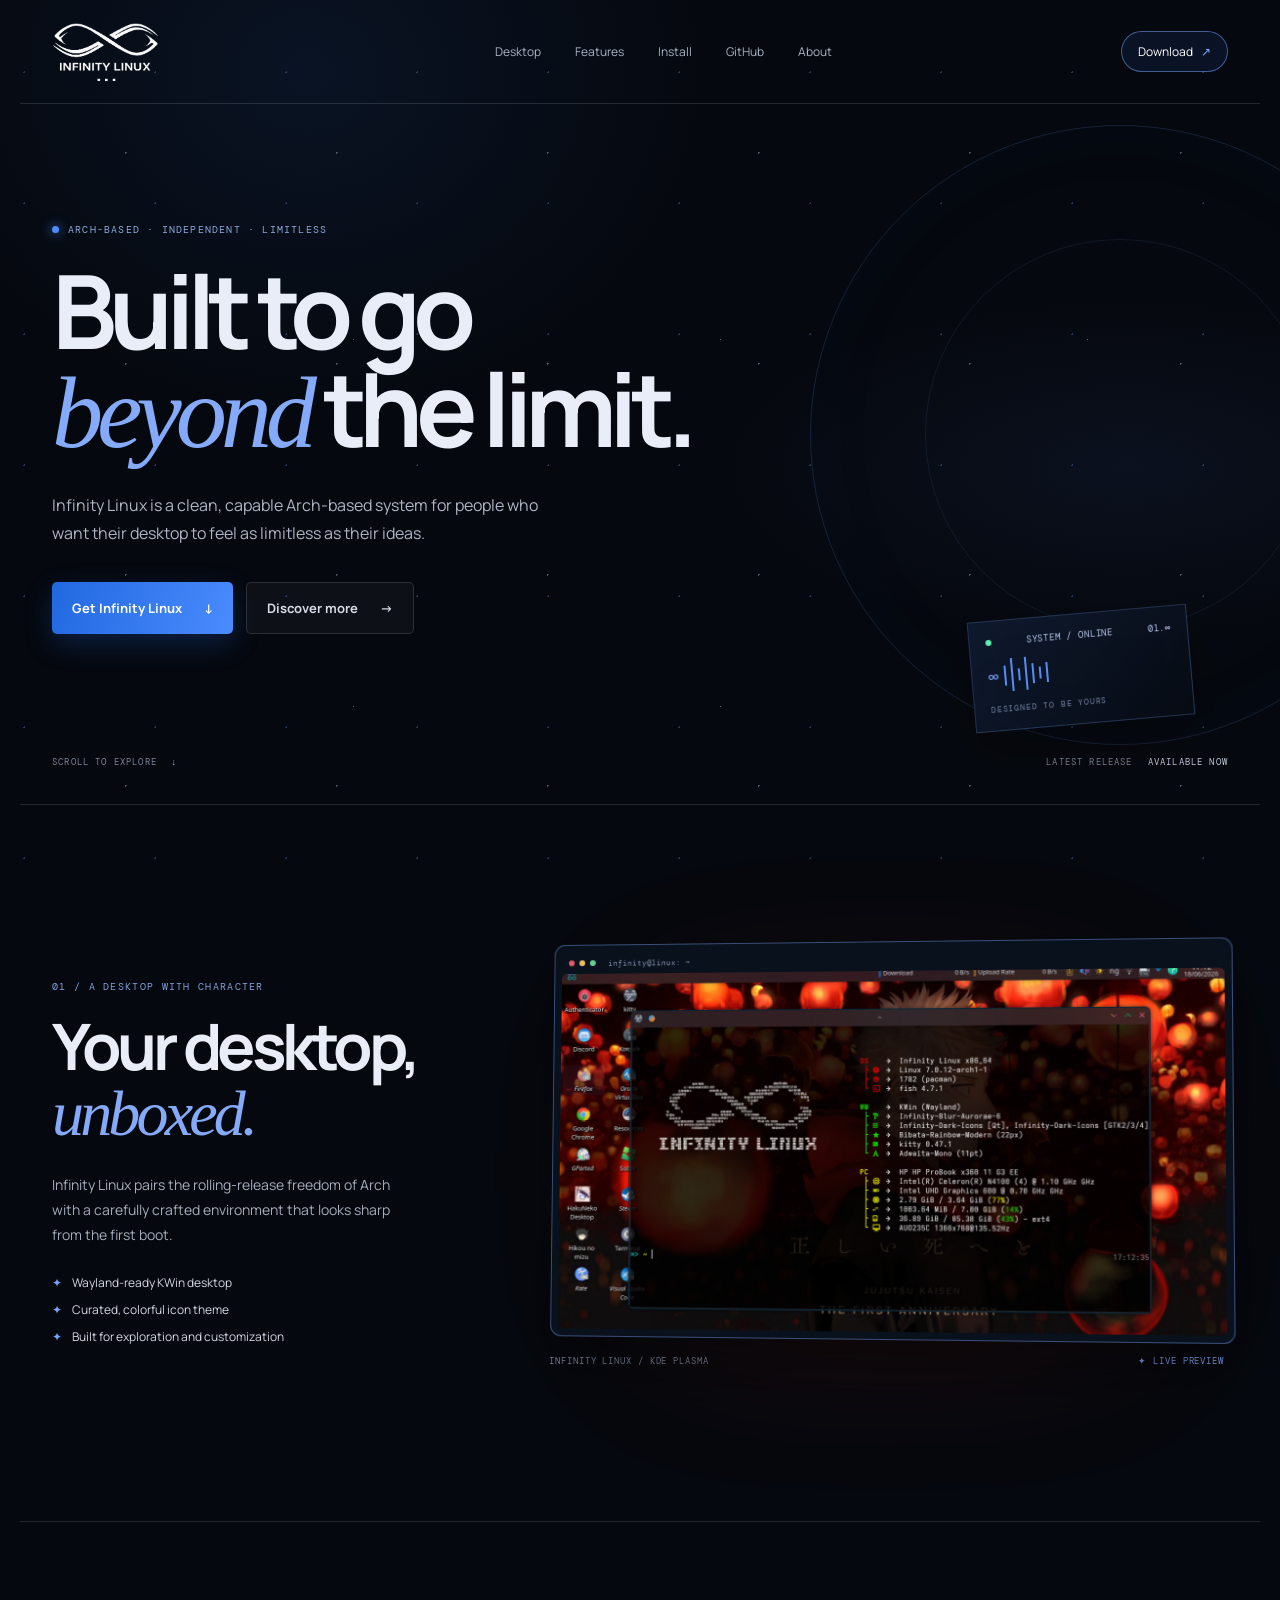
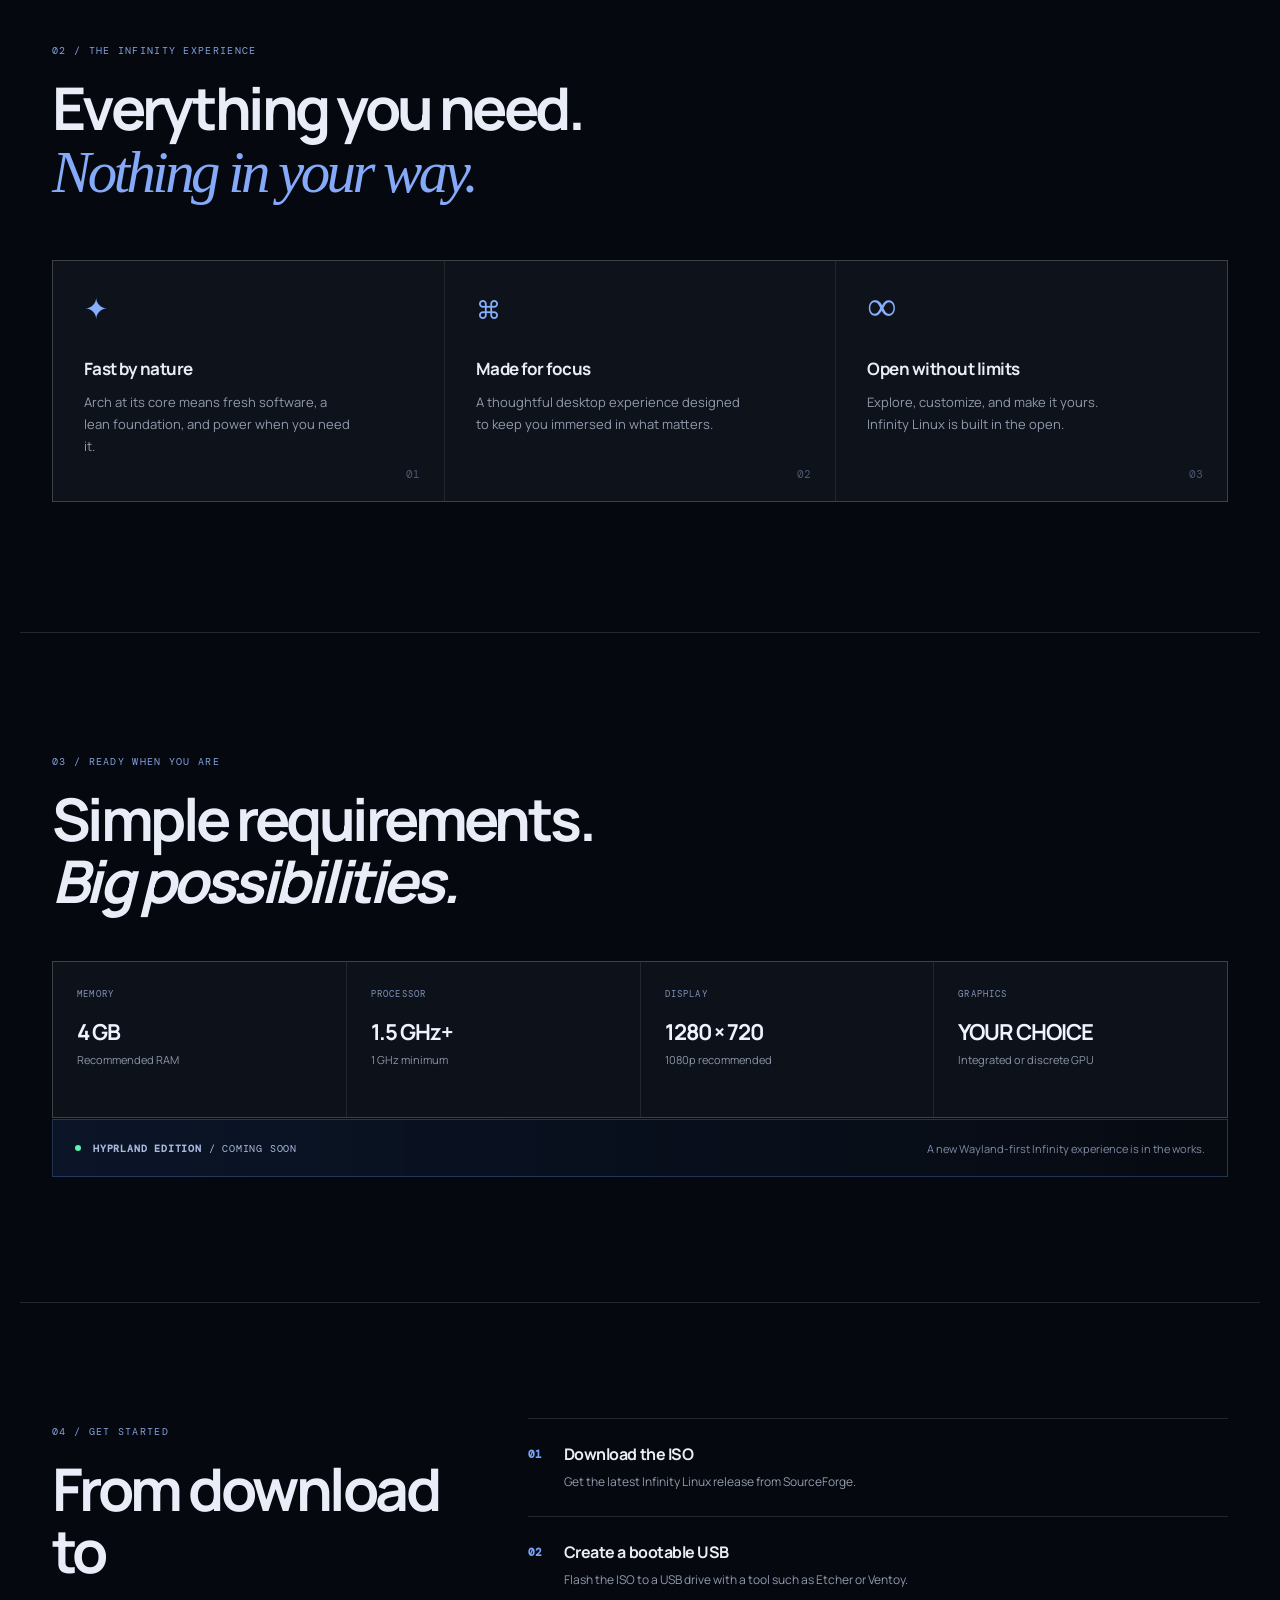
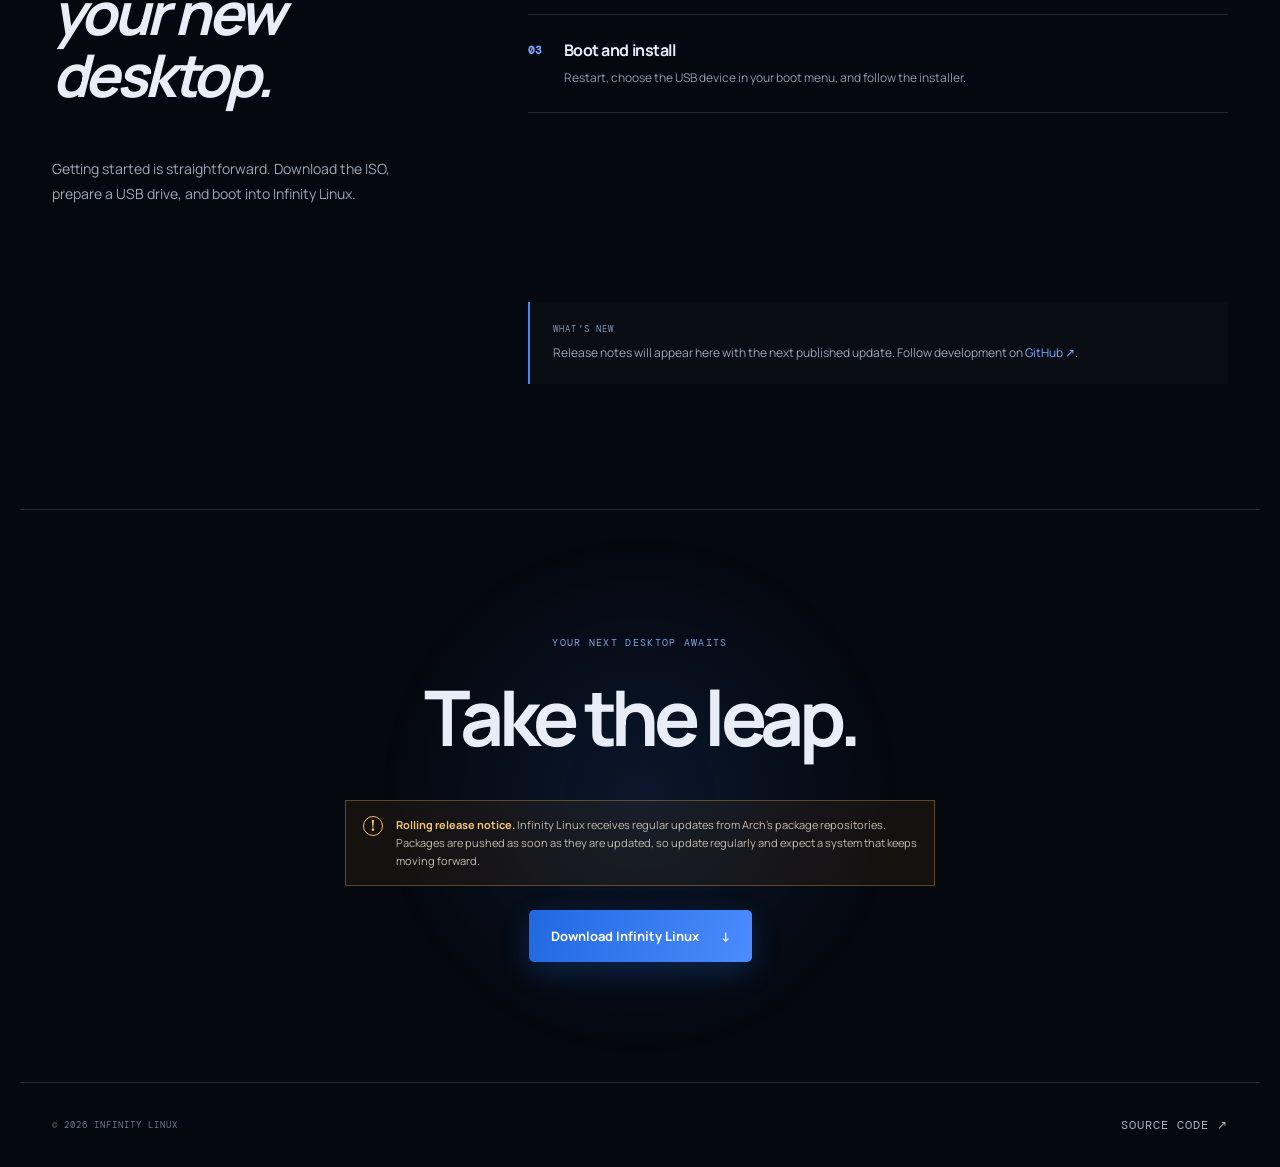
==== index.html @ 94452309 "Stage website" ====
<!doctype html>
<html lang="en">
  <head>
    <meta charset="UTF-8" />
    <meta name="viewport" content="width=device-width, initial-scale=1.0" />
    <meta name="theme-color" content="#05080e" />
    <meta name="description" content="Infinity Linux — a beautifully focused Arch-based operating system." />
    <title>Infinity Linux — Beyond the limit</title>
    <link rel="preconnect" href="https://fonts.googleapis.com" />
    <link rel="preconnect" href="https://fonts.gstatic.com" crossorigin />
    <link href="https://fonts.googleapis.com/css2?family=DM+Mono:wght@400;500&family=Manrope:wght@400;500;600;700;800&display=swap" rel="stylesheet" />
    <link rel="stylesheet" href="styles.css" />
  </head>
  <body>
    <main>
      <nav class="nav shell" aria-label="Main navigation">
        <a class="brand" href="#top" aria-label="Infinity Linux home">
          <img src="infinity.png" alt="Infinity Linux" />
        </a>
        <div class="nav-links">
          <a href="#desktop">Desktop</a>
          <a href="#features">Features</a>
          <a href="#install">Install</a>
          <a href="https://github.com/EvansOgala/infinity-linux" target="_blank" rel="noreferrer">GitHub</a>
          <a href="https://sourceforge.net/projects/infinity-linux/" target="_blank" rel="noreferrer">About</a>
        </div>
        <a class="download-small" href="https://sourceforge.net/projects/infinity-linux/files/latest/download">Download <span>↗</span></a>
      </nav>

      <section class="hero shell" id="top">
        <div class="orbit orbit-one"></div><div class="orbit orbit-two"></div>
        <div class="eyebrow"><span></span> ARCH-BASED · INDEPENDENT · LIMITLESS</div>
        <h1>Built to go<br /><em>beyond</em> the limit.</h1>
        <p class="lede">Infinity Linux is a clean, capable Arch-based system for people who want their desktop to feel as limitless as their ideas.</p>
        <div class="actions">
          <a class="button primary" href="https://sourceforge.net/projects/infinity-linux/files/latest/download">Get Infinity Linux <span>↓</span></a>
          <a class="button secondary" href="#features">Discover more <span>→</span></a>
        </div>
        <div class="hero-bottom">
          <span>SCROLL TO EXPLORE <b>↓</b></span>
          <span class="release">LATEST RELEASE <b>AVAILABLE NOW</b></span>
        </div>
        <div class="signal-card" aria-label="Infinity Linux system status">
          <div class="signal-top"><span class="pulse"></span><span>SYSTEM / ONLINE</span><span>01.∞</span></div>
          <div class="signal-line"><span>∞</span><i></i><i></i><i></i><i></i><i></i><i></i><i></i></div>
          <small>DESIGNED TO BE YOURS</small>
        </div>
      </section>

      <section class="desktop shell" id="desktop">
        <div class="desktop-copy">
          <span class="kicker">01 / A DESKTOP WITH CHARACTER</span>
          <h2>Your desktop,<br /><em>unboxed.</em></h2>
          <p>Infinity Linux pairs the rolling-release freedom of Arch with a carefully crafted environment that looks sharp from the first boot.</p>
          <ul class="checks"><li>Wayland-ready KWin desktop</li><li>Curated, colorful icon theme</li><li>Built for exploration and customization</li></ul>
        </div>
        <div class="screen-wrap">
          <div class="screen-glow"></div>
          <div class="screen"><div class="screen-bar"><span></span><span></span><span></span><b>infinity@linux: ~</b></div><img src="infinity-desktop-preview.png" alt="Infinity Linux desktop with terminal open" /></div>
          <div class="screen-caption"><span>INFINITY LINUX / KDE PLASMA</span><span>✦ LIVE PREVIEW</span></div>
        </div>
      </section>

      <section class="features shell" id="features">
        <div class="section-intro"><span>02 / THE INFINITY EXPERIENCE</span><h2>Everything you need.<br /><em>Nothing in your way.</em></h2></div>
        <div class="cards">
          <article><div class="icon speed">✦</div><h3>Fast by nature</h3><p>Arch at its core means fresh software, a lean foundation, and power when you need it.</p><span class="card-number">01</span></article>
          <article><div class="icon focus">⌘</div><h3>Made for focus</h3><p>A thoughtful desktop experience designed to keep you immersed in what matters.</p><span class="card-number">02</span></article>
          <article><div class="icon open">∞</div><h3>Open without limits</h3><p>Explore, customize, and make it yours. Infinity Linux is built in the open.</p><span class="card-number">03</span></article>
        </div>
      </section>

      <section class="specs shell" id="specs">
        <div class="specs-heading"><span class="kicker">03 / READY WHEN YOU ARE</span><h2>Simple requirements.<br /><em>Big possibilities.</em></h2></div>
        <div class="spec-grid">
          <article><span>MEMORY</span><strong>4 GB</strong><p>Recommended RAM</p></article>
          <article><span>PROCESSOR</span><strong>1.5 GHz+</strong><p>1 GHz minimum</p></article>
          <article><span>DISPLAY</span><strong>1280 × 720</strong><p>1080p recommended</p></article>
          <article><span>GRAPHICS</span><strong>YOUR CHOICE</strong><p>Integrated or discrete GPU</p></article>
        </div>
        <div class="coming"><span class="pulse"></span><span><b>HYPRLAND EDITION</b> / COMING SOON</span><p>A new Wayland-first Infinity experience is in the works.</p></div>
      </section>

      <section class="install shell" id="install">
        <div class="install-heading"><span class="kicker">04 / GET STARTED</span><h2>From download to<br /><em>your new desktop.</em></h2><p>Getting started is straightforward. Download the ISO, prepare a USB drive, and boot into Infinity Linux.</p></div>
        <ol class="steps">
          <li><b>01</b><div><h3>Download the ISO</h3><p>Get the latest Infinity Linux release from SourceForge.</p></div></li>
          <li><b>02</b><div><h3>Create a bootable USB</h3><p>Flash the ISO to a USB drive with a tool such as Etcher or Ventoy.</p></div></li>
          <li><b>03</b><div><h3>Boot and install</h3><p>Restart, choose the USB device in your boot menu, and follow the installer.</p></div></li>
        </ol>
        <div class="release-note"><span>WHAT’S NEW</span><p>Release notes will appear here with the next published update. Follow development on <a href="https://github.com/EvansOgala/infinity-linux" target="_blank" rel="noreferrer">GitHub ↗</a>.</p></div>
      </section>

      <section class="cta shell">
        <p>YOUR NEXT DESKTOP AWAITS</p><h2>Take the leap.</h2>
        <div class="rolling-warning"><span>!</span><p><b>Rolling release notice.</b> Infinity Linux receives regular updates from Arch’s package repositories. Packages are pushed as soon as they are updated, so update regularly and expect a system that keeps moving forward.</p></div>
        <a class="button primary" href="https://sourceforge.net/projects/infinity-linux/files/latest/download">Download Infinity Linux <span>↓</span></a>
      </section>
    </main>
    <footer class="shell"><span>© 2026 INFINITY LINUX</span><a href="https://github.com/EvansOgala/infinity-linux" target="_blank" rel="noreferrer">SOURCE CODE ↗</a></footer>
  </body>
</html>
---- styles.css ----
:root{--ink:#e9edf8;--muted:#9098ab;--blue:#377ef6;--line:rgba(255,255,255,.12);--serif:Georgia,"Times New Roman",serif}
*{box-sizing:border-box}
html{scroll-behavior:smooth}
body{margin:0;background:#05080e;color:var(--ink);font-family:Manrope,Arial,sans-serif;overflow-x:hidden}
body:before{content:"";position:fixed;inset:0;z-index:-2;background:radial-gradient(ellipse at 24% 8%,rgba(27,65,123,.2),transparent 30%),radial-gradient(ellipse at 88% 52%,rgba(42,63,116,.16),transparent 26%),#05080e}
body:after{content:"";position:fixed;inset:0;z-index:-1;opacity:.38;background-image:radial-gradient(#b9c9ef 1px,transparent 1px),radial-gradient(#5b83c6 1px,transparent 1px),radial-gradient(#dfeaff .8px,transparent .8px);background-size:211px 211px,131px 131px,367px 367px;background-position:20px 47px,90px 7px,170px 156px;pointer-events:none;animation:drift 32s linear infinite}
.shell{max-width:1240px;margin:auto;padding-left:32px;padding-right:32px}
.nav{height:104px;display:flex;align-items:center;justify-content:space-between;border-bottom:1px solid var(--line);position:relative;z-index:2}
.brand{display:flex;align-items:center;text-decoration:none;width:154px}
.brand img{width:154px;height:58px;object-fit:contain;object-position:left center;mix-blend-mode:screen}
.nav-links{display:flex;gap:34px}
.nav-links a,footer a{color:#abb3c5;font-size:12px;text-decoration:none;transition:color .2s}
.nav-links a:hover,footer a:hover{color:#fff}
.download-small{font-size:12px;color:#fff;text-decoration:none;border:1px solid rgba(115,155,237,.55);border-radius:24px;padding:11px 16px;background:rgba(52,102,199,.13);transition:.25s}
.download-small:hover{background:#286bd9;box-shadow:0 0 25px rgba(55,126,246,.3)}
.download-small span{color:#7aa8ff;margin-left:6px}
.hero{min-height:700px;padding-top:119px;position:relative}
.eyebrow{font-family:"DM Mono",monospace;color:#8da9dc;letter-spacing:.12em;font-size:10px;display:flex;align-items:center;gap:9px}
.eyebrow span{display:inline-block;height:7px;width:7px;border-radius:50%;background:#4f8dff;box-shadow:0 0 12px #4f8dff}
.hero h1{font-size:clamp(60px,8vw,112px);line-height:.96;letter-spacing:-.075em;margin:25px 0 28px;font-weight:700;max-width:900px;animation:rise .9s both}
.hero h1 em,.section-intro em,.desktop h2 em{font-family:var(--serif);font-weight:400;color:#86aafa;letter-spacing:-.06em}
.lede{max-width:490px;color:#aeb5c5;font-size:16px;line-height:1.75;margin:0;animation:rise .9s .12s both}
.actions{display:flex;gap:13px;margin-top:35px;animation:rise .9s .24s both}
.button{display:inline-flex;align-items:center;justify-content:center;gap:22px;border-radius:5px;padding:16px 20px;font-size:13px;font-weight:700;text-decoration:none;transition:transform .2s,background .2s,box-shadow .2s}
.button:hover{transform:translateY(-3px)}
.primary{color:white;background:linear-gradient(110deg,#2168df,#4b8cff);box-shadow:0 10px 29px rgba(38,111,241,.23)}
.primary:hover{background:linear-gradient(110deg,#3178ef,#65a0ff);box-shadow:0 13px 35px rgba(38,111,241,.4)}
.secondary{color:#d7dbe5;background:rgba(255,255,255,.035);border:1px solid var(--line)}
.hero-bottom{position:absolute;bottom:36px;left:32px;right:32px;display:flex;justify-content:space-between;color:#7b8497;font-family:"DM Mono",monospace;font-size:9px;letter-spacing:.13em}
.hero-bottom b{color:#89adff;margin-left:8px}
.release b{color:#c2cadc;font-weight:400;margin-left:9px}
.orbit{position:absolute;border-radius:50%;border:1px solid rgba(103,148,232,.18);pointer-events:none}
.orbit-one{width:620px;height:620px;right:-170px;top:21px;box-shadow:inset 0 0 80px rgba(47,100,198,.04);animation:spin 42s linear infinite}
.orbit-two{width:390px;height:390px;right:-55px;top:135px;border-color:rgba(120,161,235,.11);animation:spin 30s linear infinite reverse}
.signal-card{position:absolute;right:69px;bottom:80px;width:220px;padding:15px 16px;border:1px solid rgba(119,160,238,.24);background:linear-gradient(135deg,rgba(24,44,82,.45),rgba(6,11,20,.73));backdrop-filter:blur(13px);font-family:"DM Mono",monospace;font-size:9px;letter-spacing:.09em;transform:rotate(-5deg);box-shadow:0 20px 55px rgba(0,0,0,.32);animation:float 5s ease-in-out infinite}
.signal-top{display:flex;align-items:center;justify-content:space-between;color:#b6c5e8}
.pulse{width:6px;height:6px;border-radius:50%;background:#5df3b0;box-shadow:0 0 0 0 rgba(93,243,176,.6);animation:pulse 2s infinite}
.signal-line{height:55px;display:flex;align-items:center;gap:5px;color:#7ba8ff;font-size:17px}
.signal-line i{height:calc(8px + var(--h,12px));width:2px;background:#568cf1;animation:equalize 1.2s ease-in-out infinite alternate}
.signal-line i:nth-of-type(2n){--h:25px;animation-delay:.4s}
.signal-line i:nth-of-type(3n){--h:4px;animation-delay:.8s}
.signal-card small{color:#7282a1;font-size:8px}
.desktop{padding-top:135px;padding-bottom:138px;border-top:1px solid var(--line);display:grid;grid-template-columns:.76fr 1.24fr;gap:75px;align-items:center}
.kicker,.section-intro>span,.cta>p{font-family:"DM Mono",monospace;font-size:10px;letter-spacing:.13em;color:#82a1dd}
.desktop h2{font-size:clamp(40px,5vw,67px);letter-spacing:-.07em;line-height:1.02;margin:18px 0 25px}
.desktop-copy>p{max-width:360px;color:#a5adbc;font-size:14px;line-height:1.8}
.checks{list-style:none;padding:8px 0 0;margin:0;color:#d3d8e5;font-size:12px;line-height:2.25}
.checks li:before{content:"✦";color:#75a3ff;margin-right:10px}
.screen-wrap{position:relative}
.screen-glow{position:absolute;width:65%;height:65%;left:18%;top:20%;background:#d72e16;filter:blur(90px);opacity:.2}
.screen{position:relative;border:1px solid rgba(120,160,241,.43);border-radius:11px;padding:7px;background:#09111d;box-shadow:0 30px 70px rgba(0,0,0,.45);transform:perspective(1200px) rotateY(-4deg) rotateX(2deg);transition:transform .5s}
.screen:hover{transform:perspective(1200px) rotateY(0) rotateX(0) translateY(-6px)}
.screen-bar{height:22px;display:flex;align-items:center;gap:5px;padding-left:7px;color:#8391ab;font-family:"DM Mono",monospace;font-size:8px}
.screen-bar span{height:6px;width:6px;border-radius:50%;background:#e15b6c}
.screen-bar span:nth-child(2){background:#edbf64}
.screen-bar span:nth-child(3){background:#67cf95}
.screen-bar b{font-weight:400;margin-left:8px}
.screen img{display:block;width:100%;border-radius:5px;aspect-ratio:1.846;object-fit:cover}
.screen-caption{display:flex;justify-content:space-between;color:#7d899f;font-family:"DM Mono",monospace;font-size:9px;letter-spacing:.1em;padding:16px 4px}
.screen-caption span:last-child{color:#81a7fa}
.features{border-top:1px solid var(--line);padding-top:115px;padding-bottom:130px}
.section-intro h2{font-size:clamp(35px,4.6vw,65px);letter-spacing:-.06em;line-height:1.05;margin:18px 0 56px}
.cards{display:grid;grid-template-columns:repeat(3,1fr);gap:1px;background:var(--line);border:1px solid var(--line)}
.cards article{position:relative;background:rgba(8,13,23,.79);min-height:240px;padding:31px;transition:background .3s,transform .3s}
.cards article:hover{background:rgba(23,42,77,.75);transform:translateY(-7px)}
.icon{color:#87adfb;font-family:var(--serif);font-size:29px;height:47px}
.icon.focus{font-family:Manrope;font-size:25px}
.icon.open{font-size:41px;line-height:.7}
.cards h3{font-size:17px;letter-spacing:-.03em;margin:18px 0 11px}
.cards p{color:#929bad;font-size:13px;line-height:1.7;margin:0;max-width:270px}
.card-number{position:absolute;right:24px;bottom:20px;color:#4e5a72;font-family:"DM Mono",monospace;font-size:11px}
.cta{border-top:1px solid var(--line);text-align:center;padding-top:116px;padding-bottom:120px;background:radial-gradient(circle at center,rgba(36,92,183,.18),transparent 38%)}
.cta h2{font-size:clamp(48px,6vw,80px);letter-spacing:-.07em;margin:15px 0 31px}
.cta .button{padding:17px 22px}
footer{height:85px;border-top:1px solid var(--line);display:flex;align-items:center;justify-content:space-between;color:#6f788b;font-family:"DM Mono",monospace;font-size:9px;letter-spacing:.11em}
@keyframes drift{to{background-position:80px 157px,140px 87px,230px 256px}
}
@keyframes spin{to{transform:rotate(360deg)}
}
@keyframes rise{from{opacity:0;transform:translateY(18px)}
to{opacity:1;transform:none}
}
@keyframes float{50%{transform:rotate(-4deg) translateY(-10px)}
}
@keyframes pulse{70%{box-shadow:0 0 0 7px rgba(93,243,176,0)}
}
@keyframes equalize{to{transform:scaleY(.3)}
}
@media(max-width:850px){.desktop{grid-template-columns:1fr;gap:45px}
.signal-card{display:none}
}
@media(max-width:700px){.shell{padding-left:20px;padding-right:20px}
.nav{height:82px}
.brand{width:130px}
.brand img{width:130px;height:50px}
.nav-links{display:none}
.download-small{padding:9px 13px}
.hero{min-height:650px;padding-top:103px}
.hero h1{font-size:57px}
.lede{font-size:14px}
.actions{flex-direction:column;align-items:flex-start}
.button{width:100%}
.hero-bottom{left:20px;right:20px}
.release{display:none}
.orbit-one{right:-340px;top:95px}
.desktop{padding-top:80px;padding-bottom:82px}
.screen-caption{font-size:8px}
.features{padding-top:75px;padding-bottom:80px}
.cards{grid-template-columns:1fr}
.cards article{min-height:190px}
.cta{padding:80px 20px}
footer{height:auto;min-height:86px;padding-top:25px;padding-bottom:25px;gap:15px;flex-direction:column;align-items:flex-start}
}
@media(prefers-reduced-motion:reduce){*,*:before,*:after{animation-duration:.01ms!important;animation-iteration-count:1!important;scroll-behavior:auto!important}
}
.specs{border-top:1px solid var(--line);padding-top:115px;padding-bottom:125px}
.specs h2,.install h2{font-size:clamp(35px,4.6vw,65px);letter-spacing:-.06em;line-height:1.05;margin:18px 0 50px}
.spec-grid{display:grid;grid-template-columns:repeat(4,1fr);border:1px solid var(--line);background:var(--line);gap:1px}
.spec-grid article{background:rgba(8,13,23,.78);padding:26px 24px;min-height:155px}
.spec-grid span,.release-note>span{display:block;color:#8093b9;font-family:"DM Mono",monospace;font-size:9px;letter-spacing:.13em}
.spec-grid strong{display:block;font-size:22px;letter-spacing:-.045em;margin:17px 0 5px;color:#eef3ff}
.spec-grid p{font-size:11px;color:#8c96aa;margin:0}
.coming{margin-top:1px;min-height:58px;padding:0 22px;border:1px solid rgba(110,152,235,.28);display:flex;align-items:center;gap:12px;background:linear-gradient(90deg,rgba(39,85,167,.17),rgba(9,14,23,.45));font-family:"DM Mono",monospace;font-size:10px;letter-spacing:.08em;color:#a9b9db}
.coming p{margin:0 0 0 auto;color:#7f8ca5;font-family:Manrope,Arial,sans-serif;font-size:11px;letter-spacing:0}
.install{border-top:1px solid var(--line);padding-top:115px;padding-bottom:125px;display:grid;grid-template-columns:.72fr 1.28fr;gap:82px;align-items:start}
.install-heading>p{max-width:370px;color:#9da6b7;font-size:14px;line-height:1.8}
.steps{list-style:none;margin:0;padding:0;border-top:1px solid var(--line)}
.steps li{display:flex;gap:22px;padding:24px 0;border-bottom:1px solid var(--line)}
.steps b{font-family:"DM Mono",monospace;color:#78a6ff;font-size:11px;padding-top:4px}
.steps h3{margin:0 0 7px;font-size:16px;letter-spacing:-.03em}
.steps p{color:#919bad;font-size:12px;line-height:1.65;margin:0}
.release-note{grid-column:2;padding:21px 23px;background:rgba(255,255,255,.025);border-left:2px solid #4b87ee}
.release-note p{color:#9ba5b7;font-size:12px;margin:8px 0 0;line-height:1.65}
.release-note a{color:#82abff;text-decoration:none}
.rolling-warning{max-width:590px;margin:0 auto 24px;padding:15px 17px;display:flex;text-align:left;gap:13px;border:1px solid rgba(230,174,87,.35);background:rgba(143,96,27,.11);color:#c4bcae}
.rolling-warning span{display:flex;align-items:center;justify-content:center;flex:none;width:20px;height:20px;border:1px solid #f2bd60;border-radius:50%;color:#f2bd60;font-family:Georgia,serif;font-weight:bold}
.rolling-warning p{margin:0;font-size:11px;line-height:1.65}
.rolling-warning b{color:#f0c474}
@media(max-width:850px){.spec-grid{grid-template-columns:repeat(2,1fr)}.install{grid-template-columns:1fr;gap:25px}.release-note{grid-column:auto}}
@media(max-width:700px){.specs,.install{padding-top:75px;padding-bottom:80px}.spec-grid{grid-template-columns:1fr}.coming{padding:16px;align-items:flex-start;flex-wrap:wrap}.coming p{width:100%;margin:0}.install h2,.specs h2{margin-bottom:35px}.release-note{padding:17px}.rolling-warning{font-size:11px}}
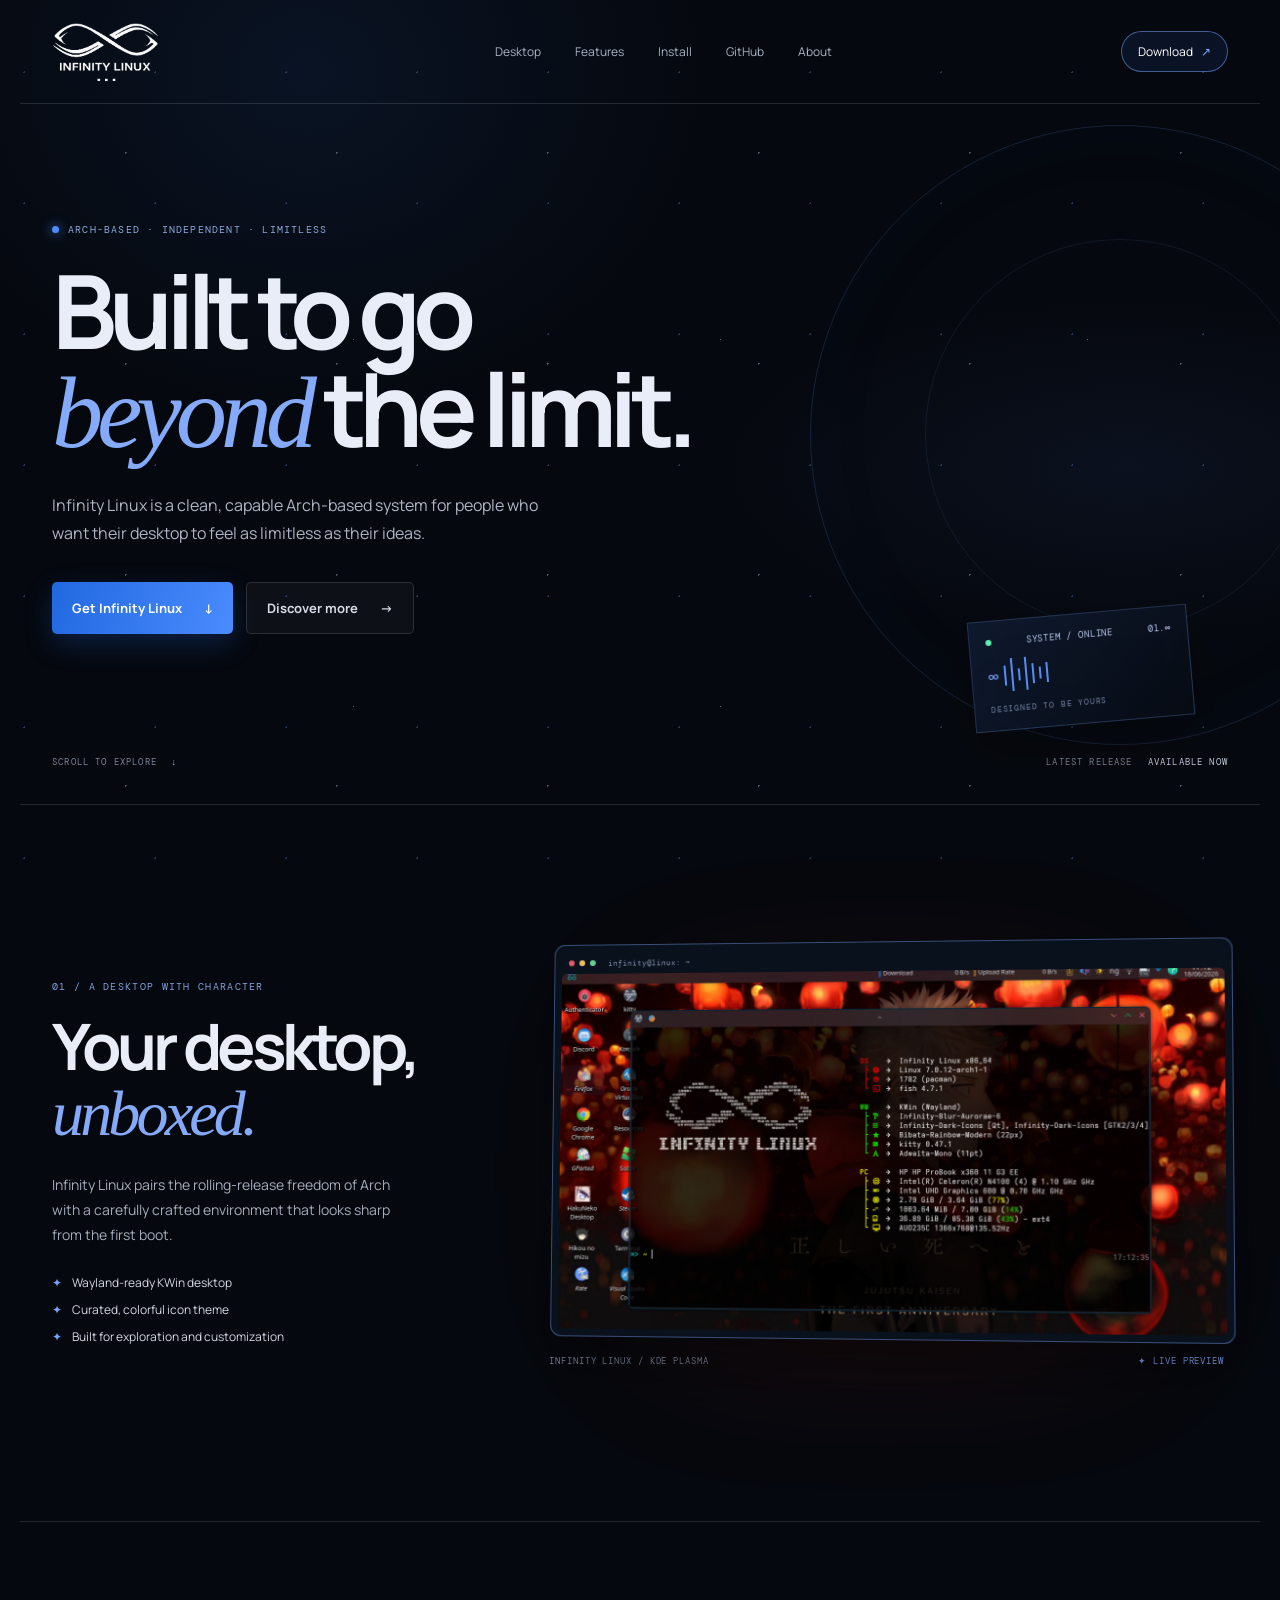
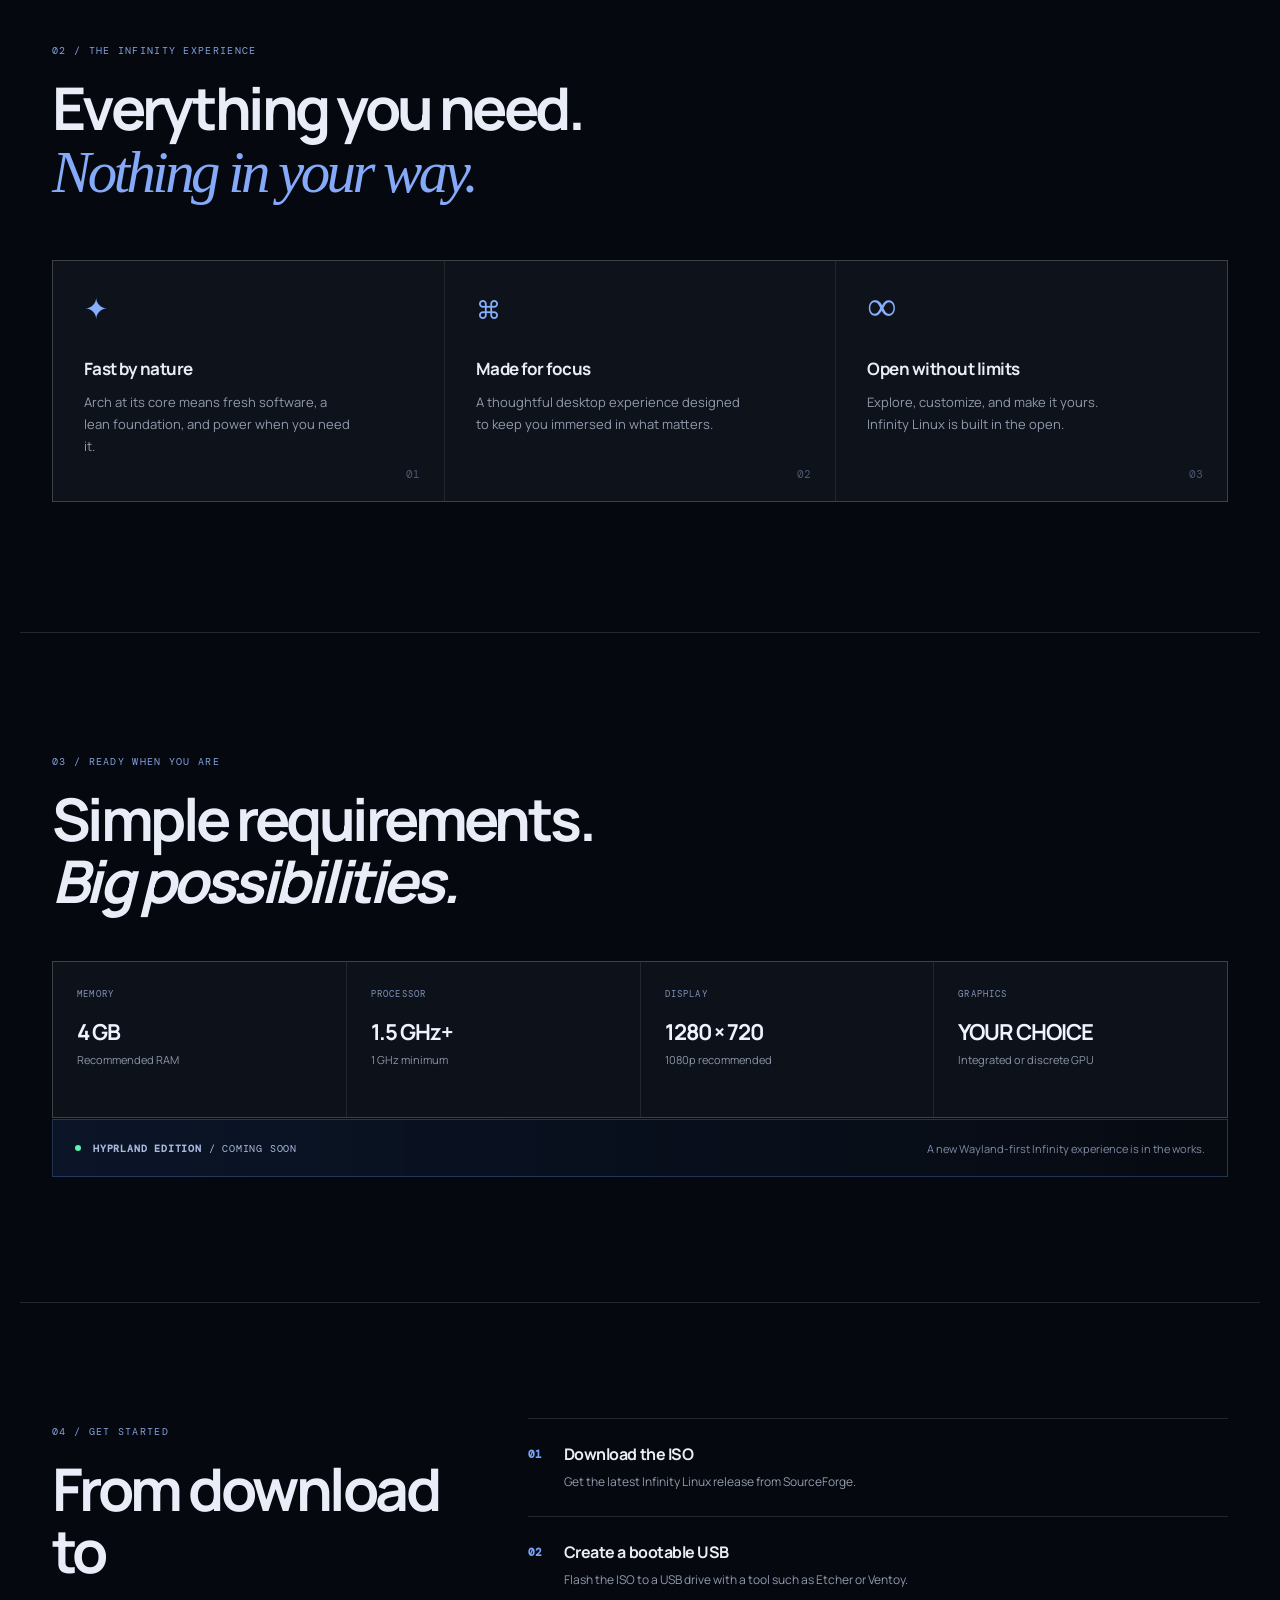
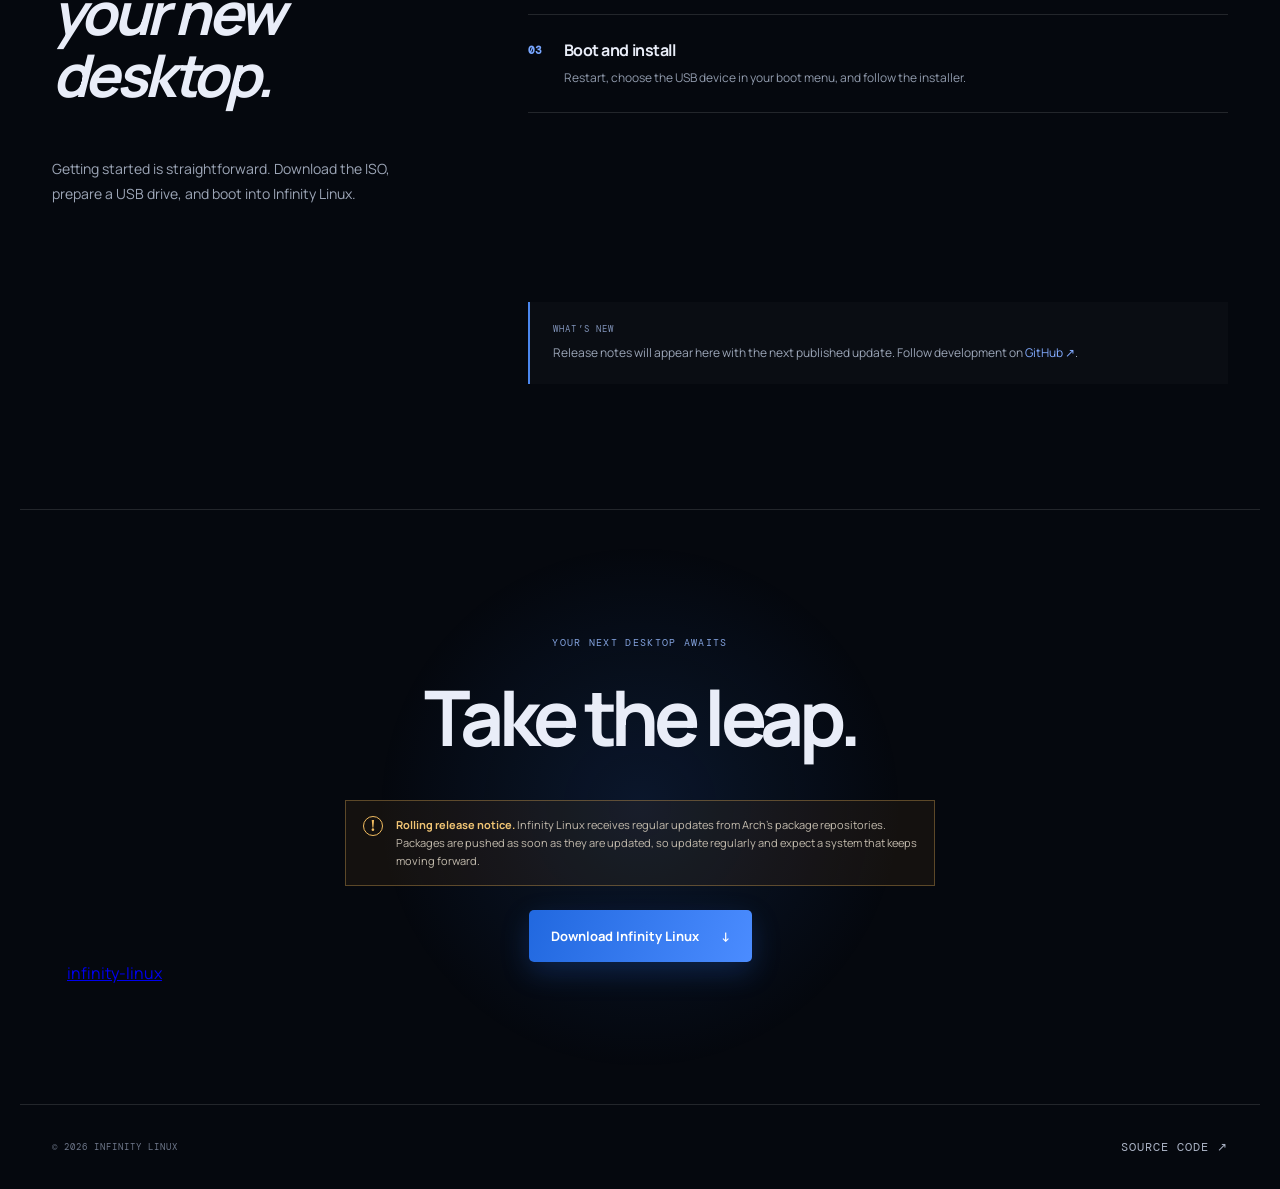
==== commit 5a106ee6: "Insert SourceForge badge in index.html Added SourceForge badge and script for Infinity Linux." ====
--- a/index.html
+++ b/index.html
@@ -95,6 +95,13 @@
         <p>YOUR NEXT DESKTOP AWAITS</p><h2>Take the leap.</h2>
         <div class="rolling-warning"><span>!</span><p><b>Rolling release notice.</b> Infinity Linux receives regular updates from Arch’s package repositories. Packages are pushed as soon as they are updated, so update regularly and expect a system that keeps moving forward.</p></div>
         <a class="button primary" href="https://sourceforge.net/projects/infinity-linux/files/latest/download">Download Infinity Linux <span>↓</span></a>
+        <!-- Begin  Tag -->
+        <div class="sf-root" data-id="4105717" data-badge="oss-rising-star-black" data-metadata="achievement=oss-rising-star" style="width:125px">
+            <a href="https://sourceforge.net/projects/infinity-linux/" target="_blank">infinity-linux</a>
+        </div>
+        <script>(function () {var sc=document.createElement('script');sc.async=true;sc.src='https://b.sf-syn.com/badge_js?sf_id=4105717';var p=document.getElementsByTagName('script')[0];p.parentNode.insertBefore(sc, p);})();
+        </script>
+<!-- End  Tag -->
       </section>
     </main>
     <footer class="shell"><span>© 2026 INFINITY LINUX</span><a href="https://github.com/EvansOgala/infinity-linux" target="_blank" rel="noreferrer">SOURCE CODE ↗</a></footer>
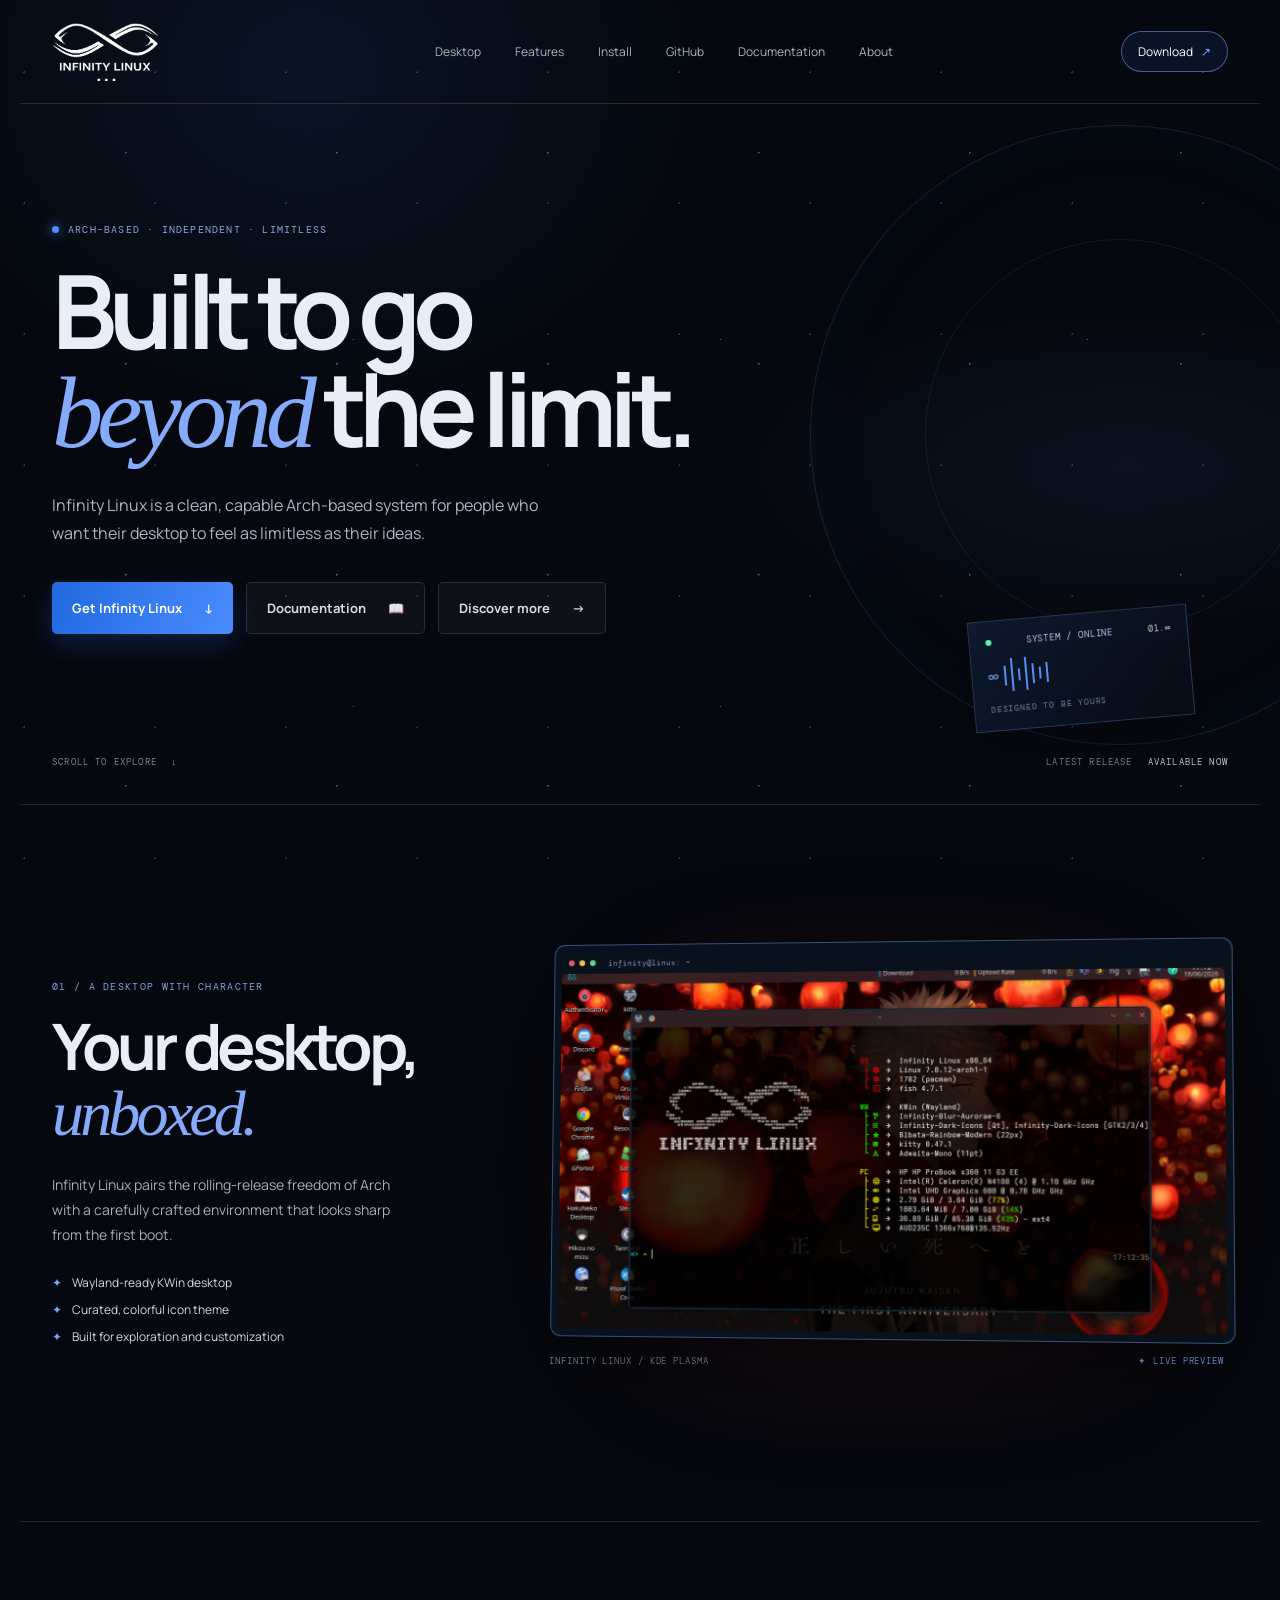
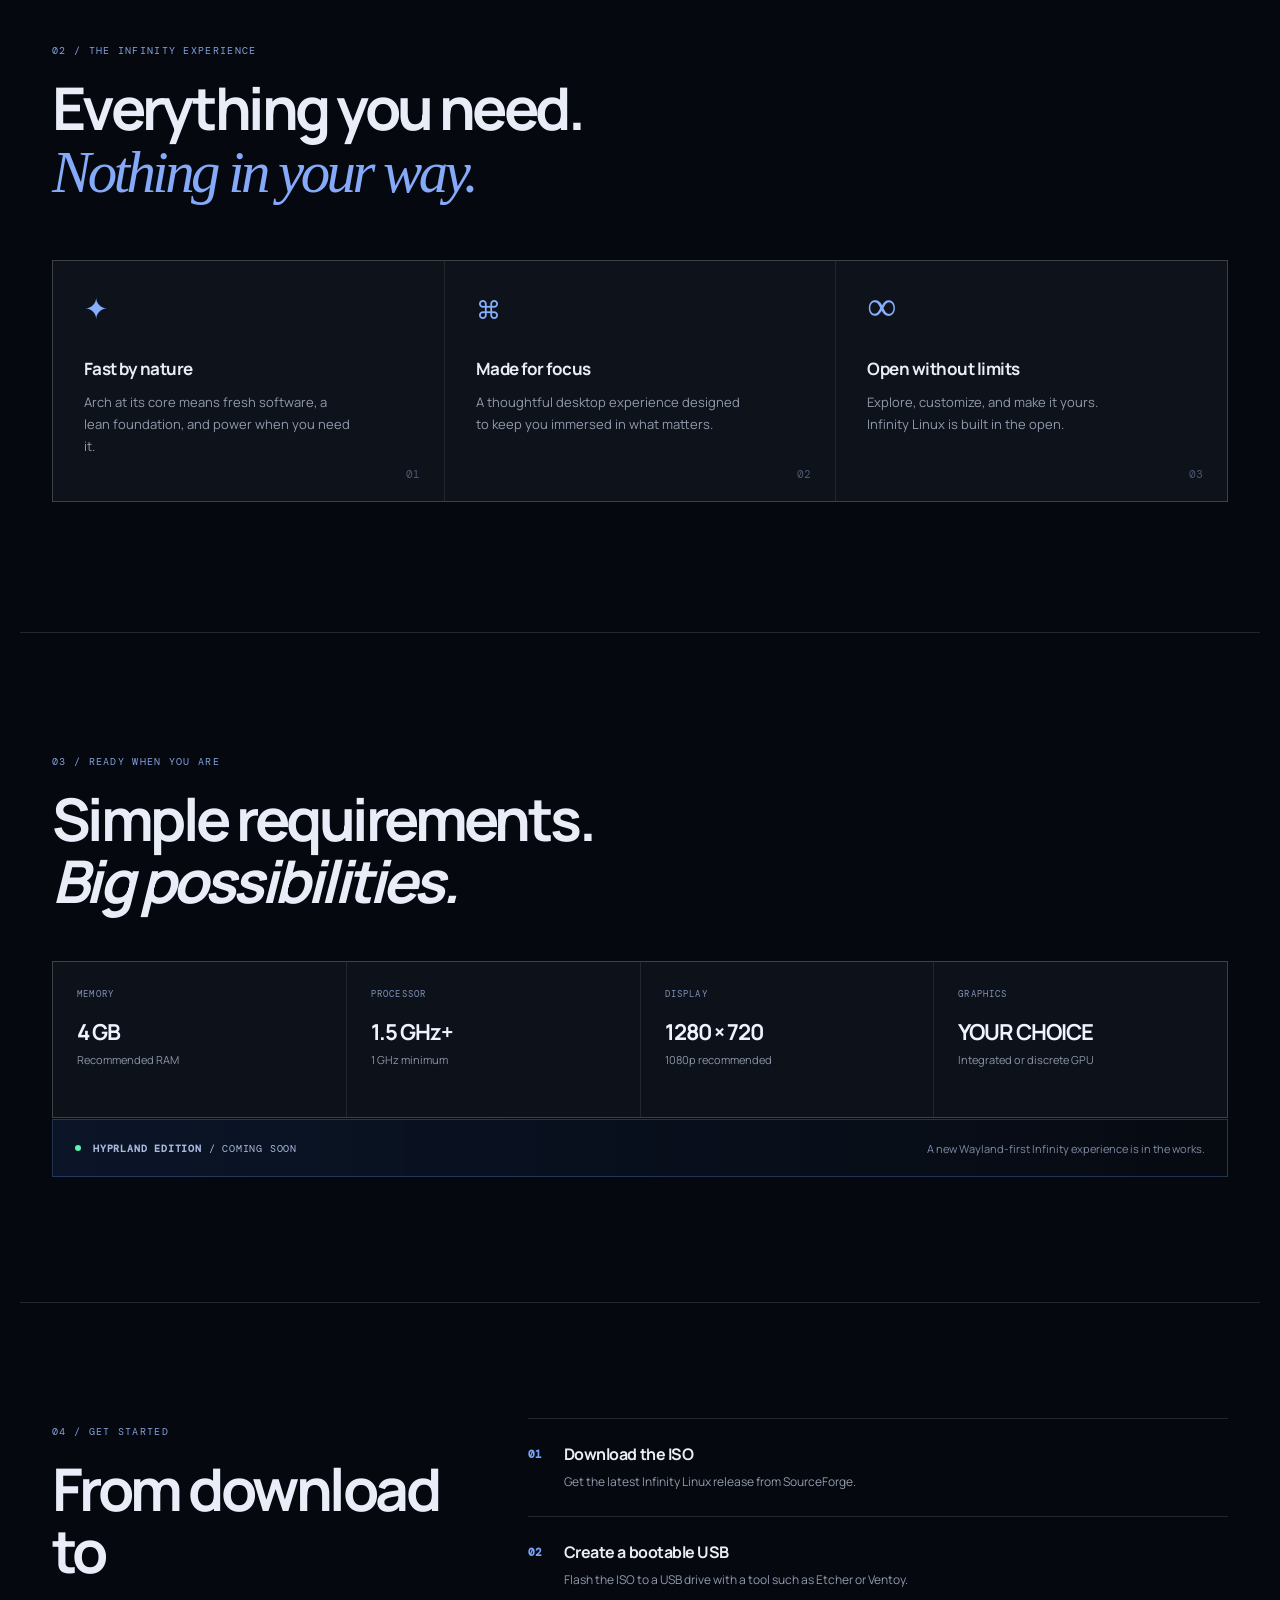
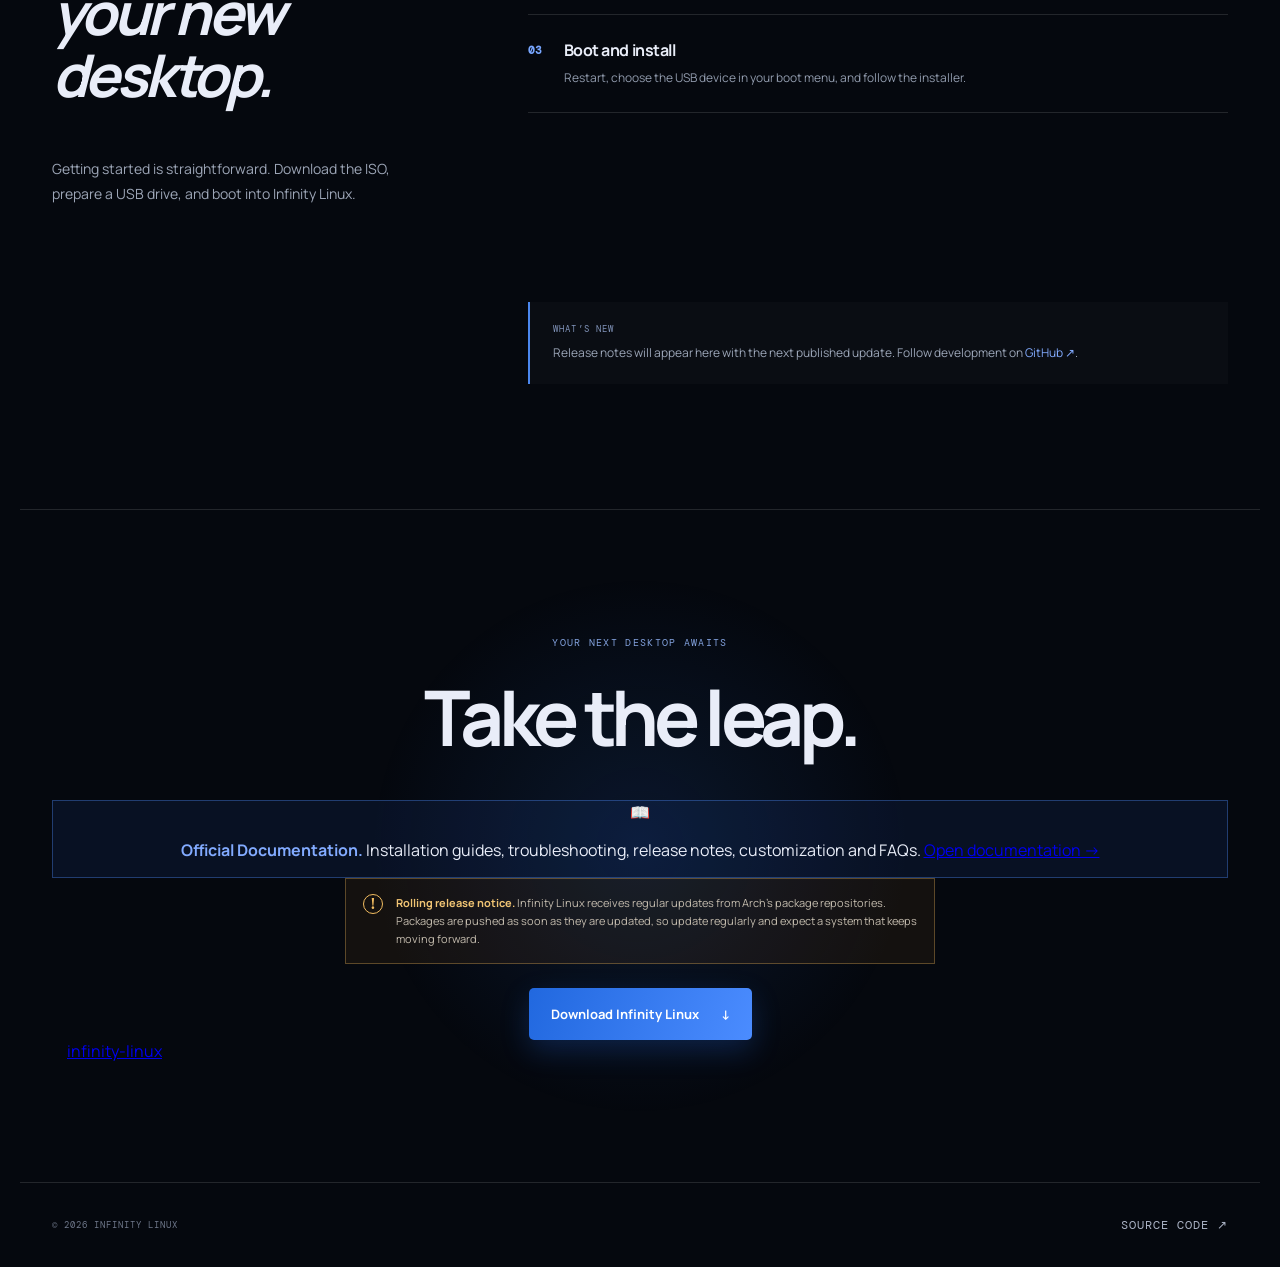
==== commit 71010095: "Web update" ====
--- a/index.html
+++ b/index.html
@@ -22,6 +22,7 @@
           <a href="#features">Features</a>
           <a href="#install">Install</a>
           <a href="https://github.com/EvansOgala/infinity-linux" target="_blank" rel="noreferrer">GitHub</a>
+          <a href="https://infinity-linux-arch.github.io/docs/">Documentation</a>
           <a href="https://sourceforge.net/projects/infinity-linux/" target="_blank" rel="noreferrer">About</a>
         </div>
         <a class="download-small" href="https://sourceforge.net/projects/infinity-linux/files/latest/download">Download <span>↗</span></a>
@@ -34,6 +35,10 @@
         <p class="lede">Infinity Linux is a clean, capable Arch-based system for people who want their desktop to feel as limitless as their ideas.</p>
         <div class="actions">
           <a class="button primary" href="https://sourceforge.net/projects/infinity-linux/files/latest/download">Get Infinity Linux <span>↓</span></a>
+          <a class="button secondary"
+              href="docs/">
+              Documentation <span>📖</span>
+          </a>
           <a class="button secondary" href="#features">Discover more <span>→</span></a>
         </div>
         <div class="hero-bottom">
@@ -93,6 +98,15 @@
 
       <section class="cta shell">
         <p>YOUR NEXT DESKTOP AWAITS</p><h2>Take the leap.</h2>
+          <div class=" docs-card">
+          <span>📖</span>
+          <p>
+              <b>Official Documentation.</b>
+              Installation guides, troubleshooting,
+              release notes, customization and FAQs.
+              <a href="docs/">Open documentation →</a>
+              </p>
+              </div>
         <div class="rolling-warning"><span>!</span><p><b>Rolling release notice.</b> Infinity Linux receives regular updates from Arch’s package repositories. Packages are pushed as soon as they are updated, so update regularly and expect a system that keeps moving forward.</p></div>
         <a class="button primary" href="https://sourceforge.net/projects/infinity-linux/files/latest/download">Download Infinity Linux <span>↓</span></a>
         <!-- Begin  Tag -->
--- a/styles.css
+++ b/styles.css
@@ -132,6 +132,14 @@
 .release-note{grid-column:2;padding:21px 23px;background:rgba(255,255,255,.025);border-left:2px solid #4b87ee}
 .release-note p{color:#9ba5b7;font-size:12px;margin:8px 0 0;line-height:1.65}
 .release-note a{color:#82abff;text-decoration:none}
+.docs-card{
+    border:1px solid rgba(82,143,255,.35);
+    background:rgba(36,83,185,.12);
+}
+
+.docs-card b{
+    color:#82abff;
+}
 .rolling-warning{max-width:590px;margin:0 auto 24px;padding:15px 17px;display:flex;text-align:left;gap:13px;border:1px solid rgba(230,174,87,.35);background:rgba(143,96,27,.11);color:#c4bcae}
 .rolling-warning span{display:flex;align-items:center;justify-content:center;flex:none;width:20px;height:20px;border:1px solid #f2bd60;border-radius:50%;color:#f2bd60;font-family:Georgia,serif;font-weight:bold}
 .rolling-warning p{margin:0;font-size:11px;line-height:1.65}
